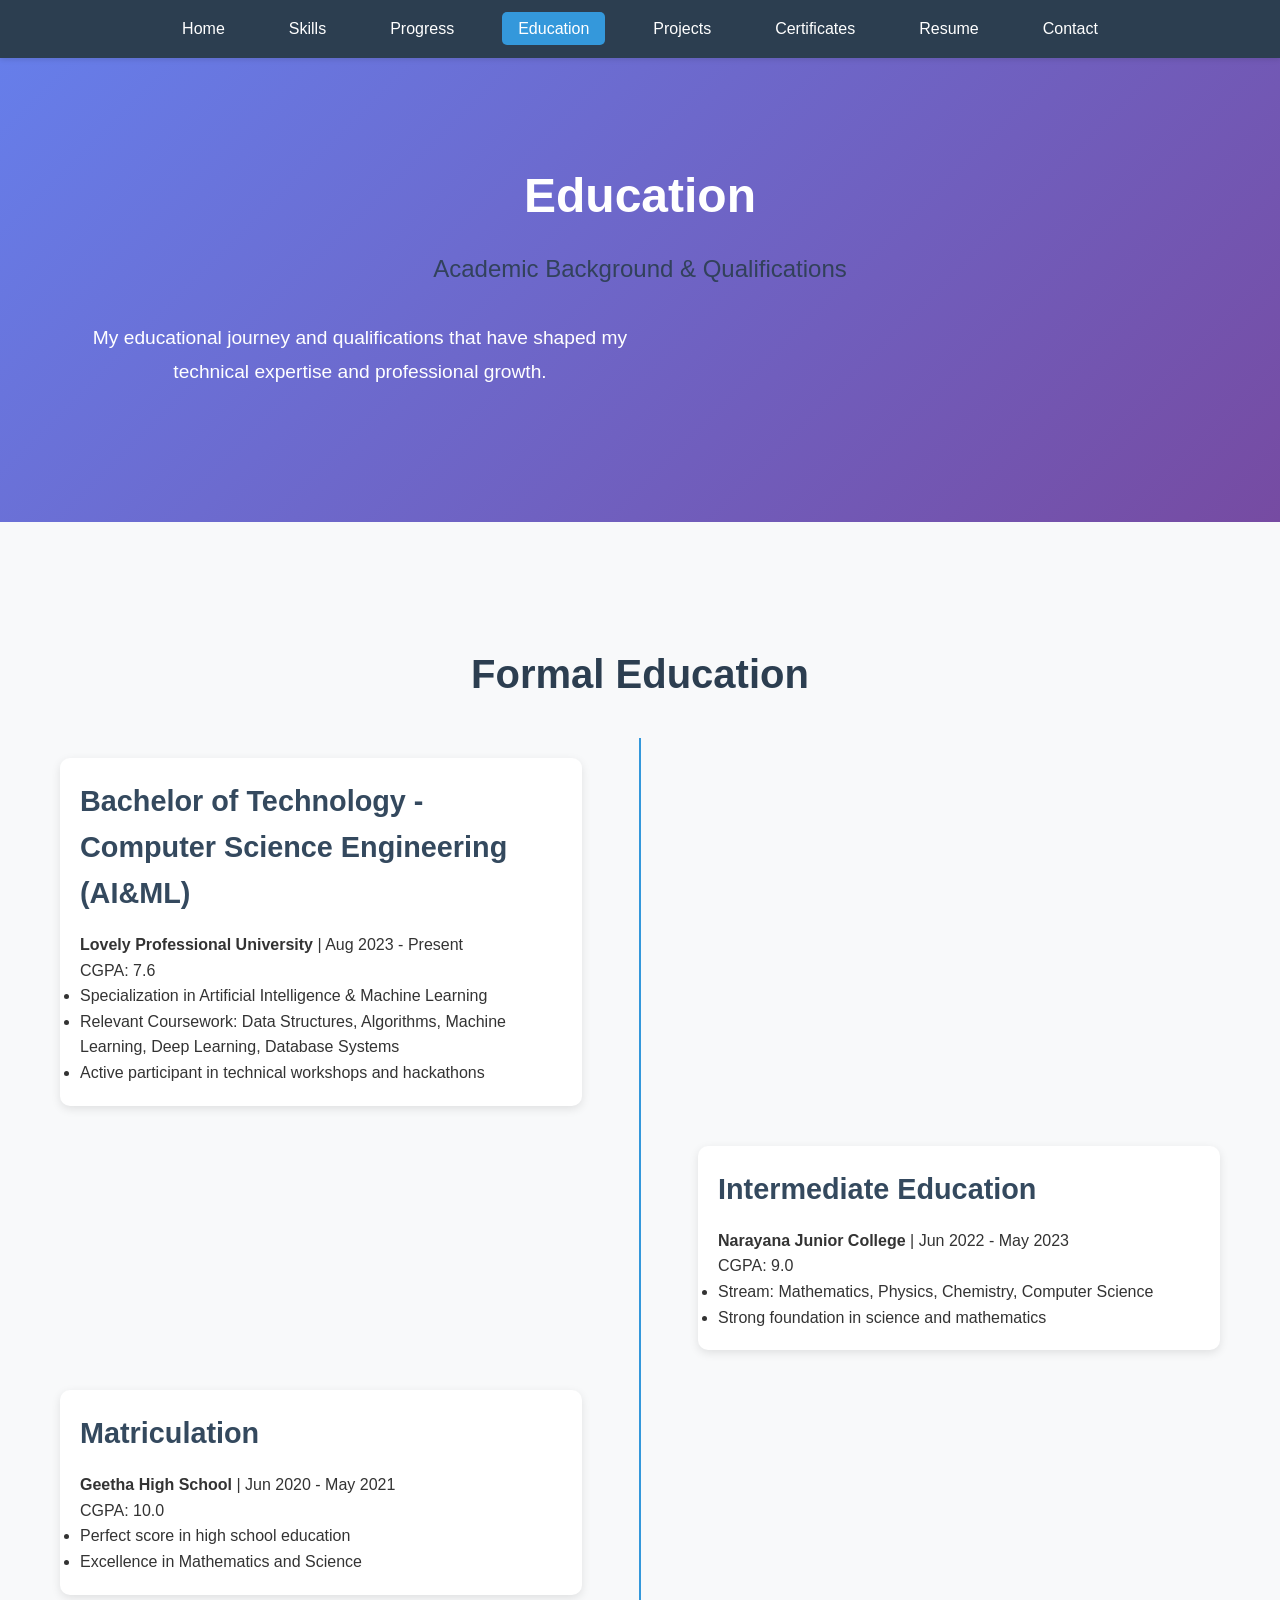
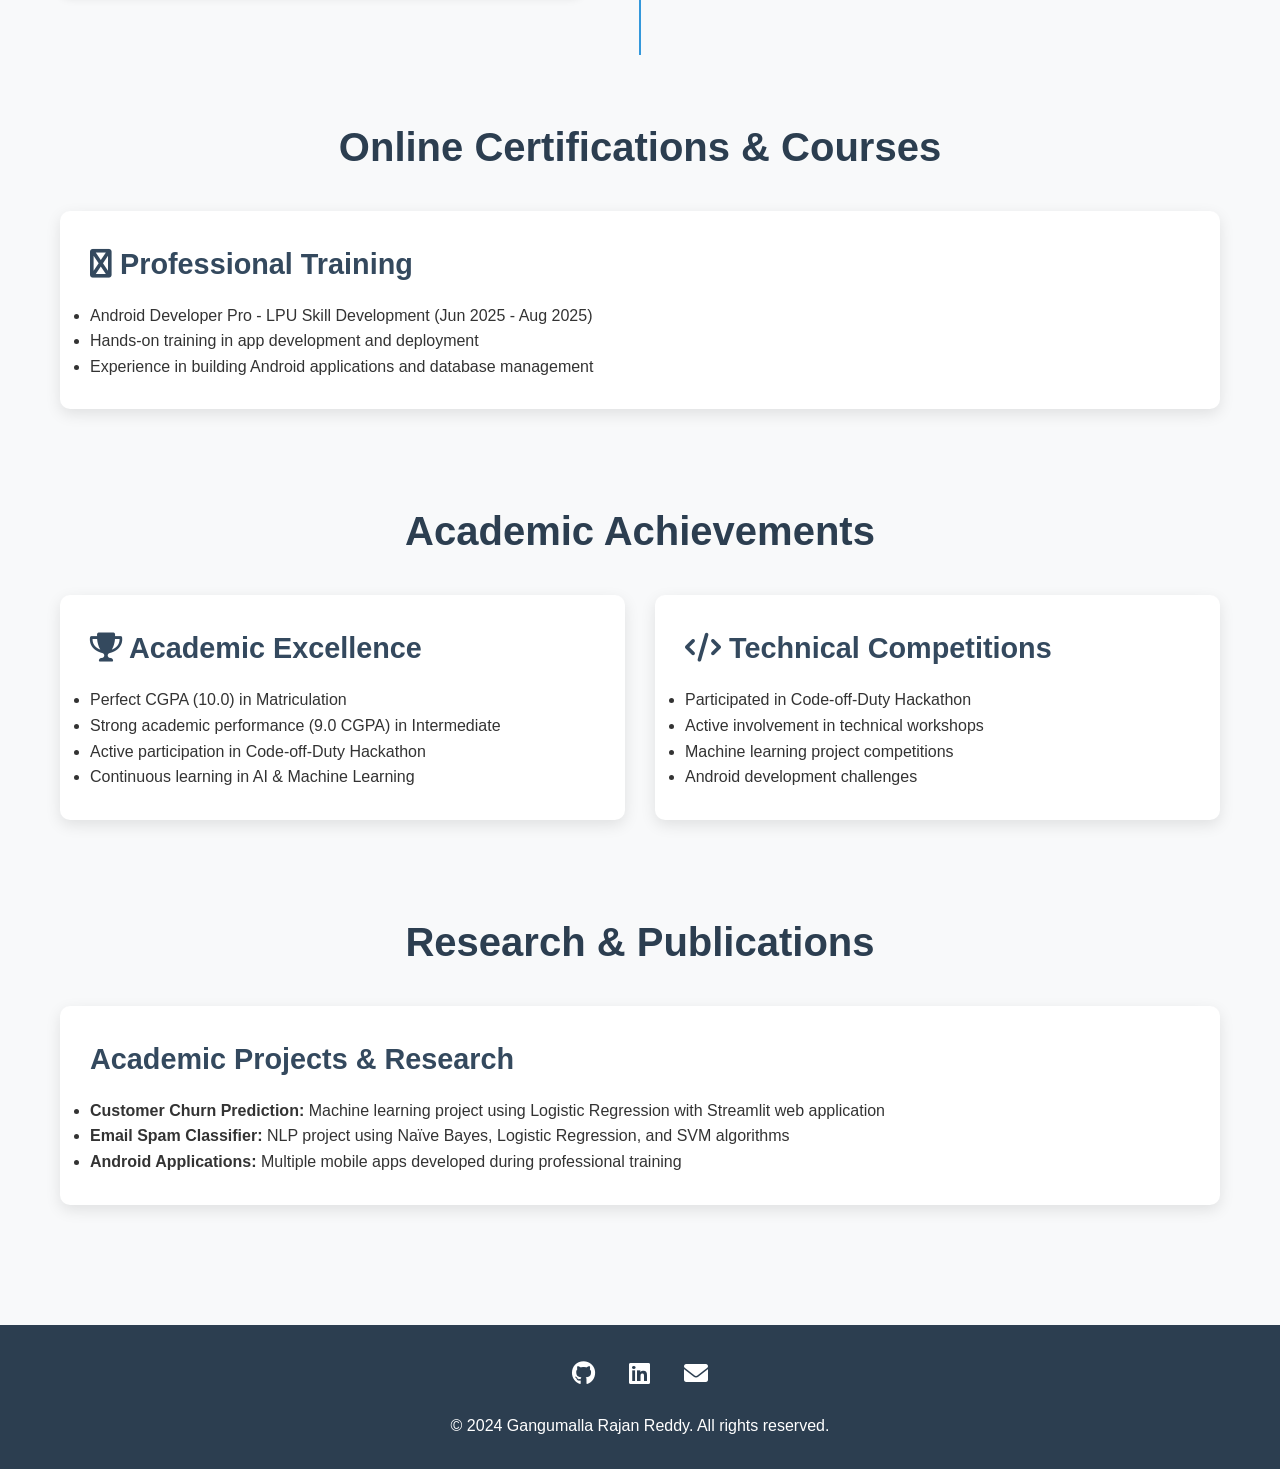
==== education.html @ acd0fde6 "Initial commit: Modern portfolio with amber/orange cyberpunk theme" ====
<!DOCTYPE html>
<html lang="en">
<head>
    <meta charset="UTF-8">
    <meta name="viewport" content="width=device-width, initial-scale=1.0">
    <title>Education | Gangumalla Rajan Reddy Portfolio</title>
    <link rel="stylesheet" href="styles.css">
    <link rel="stylesheet" href="https://cdnjs.cloudflare.com/ajax/libs/font-awesome/6.0.0/css/all.min.css">
</head>
<body>
    <nav>
        <div class="container">
            <ul>
                <li><a href="index.html">Home</a></li>
                <li><a href="skills.html">Skills</a></li>
                <li><a href="progress.html">Progress</a></li>
                <li><a href="education.html" class="active">Education</a></li>
                <li><a href="projects.html">Projects</a></li>
                <li><a href="certificates.html">Certificates</a></li>
                <li><a href="resume.html">Resume</a></li>
                <li><a href="contact.html">Contact</a></li>
            </ul>
        </div>
    </nav>

    <section class="hero">
        <div class="container">
            <h1>Education</h1>
            <h2>Academic Background & Qualifications</h2>
            <p>My educational journey and qualifications that have shaped my technical expertise and professional growth.</p>
        </div>
    </section>

    <main>
        <div class="container">
            <section id="formal-education">
                <h2>Formal Education</h2>
                <div class="timeline">
                    <div class="timeline-item">
                        <div class="timeline-content">
                            <h3>Bachelor of Technology - Computer Science Engineering (AI&ML)</h3>
                            <p><strong>Lovely Professional University</strong> | Aug 2023 - Present</p>
                            <p>CGPA: 7.6</p>
                            <ul>
                                <li>Specialization in Artificial Intelligence & Machine Learning</li>
                                <li>Relevant Coursework: Data Structures, Algorithms, Machine Learning, Deep Learning, Database Systems</li>
                                <li>Active participant in technical workshops and hackathons</li>
                            </ul>
                        </div>
                    </div>
                    <div class="timeline-item">
                        <div class="timeline-content">
                            <h3>Intermediate Education</h3>
                            <p><strong>Narayana Junior College</strong> | Jun 2022 - May 2023</p>
                            <p>CGPA: 9.0</p>
                            <ul>
                                <li>Stream: Mathematics, Physics, Chemistry, Computer Science</li>
                                <li>Strong foundation in science and mathematics</li>
                            </ul>
                        </div>
                    </div>
                    <div class="timeline-item">
                        <div class="timeline-content">
                            <h3>Matriculation</h3>
                            <p><strong>Geetha High School</strong> | Jun 2020 - May 2021</p>
                            <p>CGPA: 10.0</p>
                            <ul>
                                <li>Perfect score in high school education</li>
                                <li>Excellence in Mathematics and Science</li>
                            </ul>
                        </div>
                    </div>
                </div>
            </section>

            <section id="online-certifications">
                <h2>Online Certifications & Courses</h2>
                <div class="grid">
                    <div class="card">
                        <h3><i class="fab fa-graduation-cap"></i> Professional Training</h3>
                        <ul>
                            <li>Android Developer Pro - LPU Skill Development (Jun 2025 - Aug 2025)</li>
                            <li>Hands-on training in app development and deployment</li>
                            <li>Experience in building Android applications and database management</li>
                        </ul>
                    </div>
                </div>
            </section>

            <section id="achievements">
                <h2>Academic Achievements</h2>
                <div class="grid">
                    <div class="card">
                        <h3><i class="fas fa-trophy"></i> Academic Excellence</h3>
                        <ul>
                            <li>Perfect CGPA (10.0) in Matriculation</li>
                            <li>Strong academic performance (9.0 CGPA) in Intermediate</li>
                            <li>Active participation in Code-off-Duty Hackathon</li>
                            <li>Continuous learning in AI & Machine Learning</li>
                        </ul>
                    </div>
                    <div class="card">
                        <h3><i class="fas fa-code"></i> Technical Competitions</h3>
                        <ul>
                            <li>Participated in Code-off-Duty Hackathon</li>
                            <li>Active involvement in technical workshops</li>
                            <li>Machine learning project competitions</li>
                            <li>Android development challenges</li>
                        </ul>
                    </div>
                </div>
            </section>

            <section id="research-publications">
                <h2>Research & Publications</h2>
                <div class="card">
                    <h3>Academic Projects & Research</h3>
                    <ul>
                        <li><strong>Customer Churn Prediction:</strong> Machine learning project using Logistic Regression with Streamlit web application</li>
                        <li><strong>Email Spam Classifier:</strong> NLP project using Naïve Bayes, Logistic Regression, and SVM algorithms</li>
                        <li><strong>Android Applications:</strong> Multiple mobile apps developed during professional training</li>
                    </ul>
                </div>
            </section>
        </div>
    </main>

    <footer>
        <div class="container">
            <div class="social-links">
                <a href="https://github.com/RajanReddyGangumalla" target="_blank"><i class="fab fa-github"></i></a>
                <a href="https://linkedin.com/in/rajanreddy08" target="_blank"><i class="fab fa-linkedin"></i></a>
                <a href="mailto:rajanreddyg53@gmail.com"><i class="fas fa-envelope"></i></a>
            </div>
            <p>&copy; 2024 Gangumalla Rajan Reddy. All rights reserved.</p>
        </div>
    </footer>

    <script>
        // Add active class to navigation based on current page
        document.addEventListener('DOMContentLoaded', function() {
            const currentPage = window.location.pathname.split('/').pop() || 'index.html';
            const navLinks = document.querySelectorAll('nav ul li a');
            
            navLinks.forEach(link => {
                link.classList.remove('active');
                if (link.getAttribute('href') === currentPage) {
                    link.classList.add('active');
                }
            });
        });
    </script>
</body>
</html>
---- styles.css ----
* {
    margin: 0;
    padding: 0;
    box-sizing: border-box;
}

body {
    font-family: 'Segoe UI', Tahoma, Geneva, Verdana, sans-serif;
    line-height: 1.6;
    color: #333;
    background-color: #f8f9fa;
}

.container {
    max-width: 1200px;
    margin: 0 auto;
    padding: 0 20px;
}

/* Navigation */
nav {
    background-color: #2c3e50;
    padding: 1rem 0;
    position: sticky;
    top: 0;
    z-index: 1000;
    box-shadow: 0 2px 5px rgba(0,0,0,0.1);
}

nav ul {
    list-style: none;
    display: flex;
    justify-content: center;
    flex-wrap: wrap;
}

nav ul li {
    margin: 0 1rem;
}

nav ul li a {
    color: white;
    text-decoration: none;
    padding: 0.5rem 1rem;
    border-radius: 5px;
    transition: background-color 0.3s ease;
    font-weight: 500;
}

nav ul li a:hover {
    background-color: #34495e;
}

nav ul li a.active {
    background-color: #3498db;
}

/* Hero Section */
.hero {
    background: linear-gradient(135deg, #667eea 0%, #764ba2 100%);
    color: white;
    padding: 100px 0;
    text-align: center;
}

.hero-content {
    display: flex;
    align-items: center;
    justify-content: space-between;
    gap: 3rem;
    max-width: 1200px;
    margin: 0 auto;
}

.hero-text {
    flex: 1;
    text-align: left;
}

.hero-image {
    flex: 0 0 300px;
}

.profile-img {
    width: 300px;
    height: 300px;
    border-radius: 50%;
    object-fit: cover;
    border: 5px solid rgba(255, 255, 255, 0.3);
    box-shadow: 0 10px 30px rgba(0, 0, 0, 0.3);
    transition: transform 0.3s ease, box-shadow 0.3s ease;
}

.profile-img:hover {
    transform: scale(1.05);
    box-shadow: 0 15px 40px rgba(0, 0, 0, 0.4);
}

.hero h1 {
    font-size: 3rem;
    margin-bottom: 1rem;
    font-weight: 700;
}

.hero h2 {
    font-size: 1.5rem;
    margin-bottom: 2rem;
    font-weight: 300;
    opacity: 0.9;
}

.hero p {
    font-size: 1.2rem;
    max-width: 600px;
    margin: 0 0 2rem 0;
    line-height: 1.8;
}

.cta-buttons {
    display: flex;
    gap: 1rem;
    flex-wrap: wrap;
}

.cta-button {
    display: inline-block;
    background-color: #3498db;
    color: white;
    padding: 12px 30px;
    text-decoration: none;
    border-radius: 25px;
    transition: all 0.3s ease;
    font-weight: 600;
    margin: 0 10px;
}

.cta-button:hover {
    background-color: #2980b9;
    transform: translateY(-2px);
}

/* Main Content */
main {
    padding: 60px 0;
}

section {
    margin-bottom: 60px;
}

h2 {
    font-size: 2.5rem;
    margin-bottom: 2rem;
    text-align: center;
    color: #2c3e50;
}

h3 {
    font-size: 1.8rem;
    margin-bottom: 1rem;
    color: #34495e;
}

/* Cards */
.card {
    background: white;
    border-radius: 10px;
    padding: 30px;
    margin-bottom: 30px;
    box-shadow: 0 5px 15px rgba(0,0,0,0.1);
    transition: transform 0.3s ease, box-shadow 0.3s ease;
}

.card:hover {
    transform: translateY(-5px);
    box-shadow: 0 10px 25px rgba(0,0,0,0.15);
}

/* Grid Layout */
.grid {
    display: grid;
    grid-template-columns: repeat(auto-fit, minmax(300px, 1fr));
    gap: 30px;
    margin-top: 30px;
}

/* Skills */
.skill-item {
    margin-bottom: 20px;
}

.skill-name {
    font-weight: 600;
    margin-bottom: 5px;
    color: #2c3e50;
}

.skill-bar {
    background-color: #ecf0f1;
    height: 10px;
    border-radius: 5px;
    overflow: hidden;
}

.skill-progress {
    height: 100%;
    background: linear-gradient(90deg, #3498db, #2980b9);
    border-radius: 5px;
    transition: width 1s ease;
}

/* Progress Timeline */
.timeline {
    position: relative;
    padding: 20px 0;
}

.timeline::before {
    content: '';
    position: absolute;
    left: 50%;
    top: 0;
    bottom: 0;
    width: 2px;
    background-color: #3498db;
    transform: translateX(-50%);
}

.timeline-item {
    position: relative;
    margin-bottom: 40px;
    width: 45%;
}

.timeline-item:nth-child(odd) {
    left: 0;
}

.timeline-item:nth-child(even) {
    left: 55%;
}

.timeline-content {
    background: white;
    padding: 20px;
    border-radius: 10px;
    box-shadow: 0 3px 10px rgba(0,0,0,0.1);
}

/* Projects */
.project-card {
    text-align: center;
}

.project-card h3 {
    color: #2c3e50;
    margin-bottom: 1rem;
}

.project-card p {
    color: #7f8c8d;
    margin-bottom: 1.5rem;
}

.project-links {
    display: flex;
    justify-content: center;
    align-items: center;
    gap: 15px;
    flex-wrap: wrap;
    margin-top: 25px;
}

.project-link {
    background-color: #3498db;
    color: white;
    padding: 8px 20px;
    text-decoration: none;
    border-radius: 20px;
    font-size: 0.9rem;
    transition: background-color 0.3s ease;
    display: inline-flex;
    align-items: center;
    justify-content: center;
    min-height: 36px;
    white-space: nowrap;
}

.project-link:hover {
    background-color: #2980b9;
}

/* Contact Form */
.contact-form {
    max-width: 600px;
    margin: 0 auto;
}

.form-group {
    margin-bottom: 20px;
}

.form-group label {
    display: block;
    margin-bottom: 5px;
    font-weight: 600;
    color: #2c3e50;
}

.form-group input,
.form-group textarea {
    width: 100%;
    padding: 12px;
    border: 2px solid #ecf0f1;
    border-radius: 5px;
    font-size: 1rem;
    transition: border-color 0.3s ease;
}

.form-group input:focus,
.form-group textarea:focus {
    outline: none;
    border-color: #3498db;
}

.form-group textarea {
    resize: vertical;
    min-height: 120px;
}

.submit-btn {
    background-color: #3498db;
    color: white;
    padding: 12px 30px;
    border: none;
    border-radius: 25px;
    font-size: 1rem;
    font-weight: 600;
    cursor: pointer;
    transition: background-color 0.3s ease;
    width: 100%;
}

.submit-btn:hover {
    background-color: #2980b9;
}

/* CV Display */
.cv-container {
    text-align: center;
    margin: 20px 0;
}

.cv-image {
    max-width: 100%;
    height: auto;
    border: 2px solid #e0e0e0;
    border-radius: 10px;
    box-shadow: 0 4px 15px rgba(0,0,0,0.1);
    transition: transform 0.3s ease, box-shadow 0.3s ease;
}

.cv-image:hover {
    transform: scale(1.02);
    box-shadow: 0 8px 25px rgba(0,0,0,0.15);
}

.cv-note {
    text-align: center;
    color: #666;
    font-style: italic;
    margin-top: 15px;
}

.cv-note i {
    color: #3498db;
    margin-right: 8px;
}

.cv-placeholder {
    text-align: center;
    padding: 40px 20px;
    border: 2px dashed #3498db;
    border-radius: 10px;
    background-color: #f8f9fa;
    margin: 20px 0;
}

.cv-placeholder i {
    font-size: 3rem;
    color: #3498db;
    margin-bottom: 20px;
}

.cv-placeholder h3 {
    color: #2c3e50;
    margin-bottom: 15px;
}

.cv-placeholder code {
    background-color: #e74c3c;
    color: white;
    padding: 5px 10px;
    border-radius: 5px;
    font-family: 'Courier New', monospace;
}

.cv-placeholder ol {
    text-align: left;
    max-width: 400px;
    margin: 20px auto;
}

.cv-placeholder li {
    margin-bottom: 8px;
}

.cv-download-section {
    margin-top: 30px;
    padding-top: 20px;
    border-top: 1px solid #e0e0e0;
}

.cv-download-section h3 {
    color: #2c3e50;
    margin-bottom: 15px;
    text-align: center;
}

.cv-download-section h3 i {
    color: #3498db;
    margin-right: 8px;
}

/* Responsive CV Image */
@media (max-width: 768px) {
    .cv-image {
        max-width: 100%;
        height: auto;
    }
}

/* Footer */
footer {
    background-color: #2c3e50;
    color: white;
    text-align: center;
    padding: 30px 0;
}

.social-links {
    margin-bottom: 20px;
}

.social-links a {
    color: white;
    font-size: 1.5rem;
    margin: 0 15px;
    transition: color 0.3s ease;
}

.social-links a:hover {
    color: #3498db;
}

/* Responsive Design */
@media (max-width: 768px) {
    .hero-content {
        flex-direction: column;
        text-align: center;
        gap: 2rem;
    }
    
    .hero-text {
        text-align: center;
    }
    
    .hero-image {
        flex: 0 0 200px;
    }
    
    .profile-img {
        width: 200px;
        height: 200px;
    }
    
    .hero h1 {
        font-size: 2rem;
    }
    
    .hero h2 {
        font-size: 1.2rem;
    }
    
    .hero p {
        max-width: 100%;
        margin: 0 auto 2rem auto;
    }
    
    .cta-buttons {
        justify-content: center;
    }
    
    nav ul {
        flex-direction: column;
        align-items: center;
    }
    
    nav ul li {
        margin: 5px 0;
    }
    
    .timeline::before {
        left: 20px;
    }
    
    .timeline-item {
        width: calc(100% - 40px);
        left: 40px !important;
    }
    
    .grid {
        grid-template-columns: 1fr;
    }
}
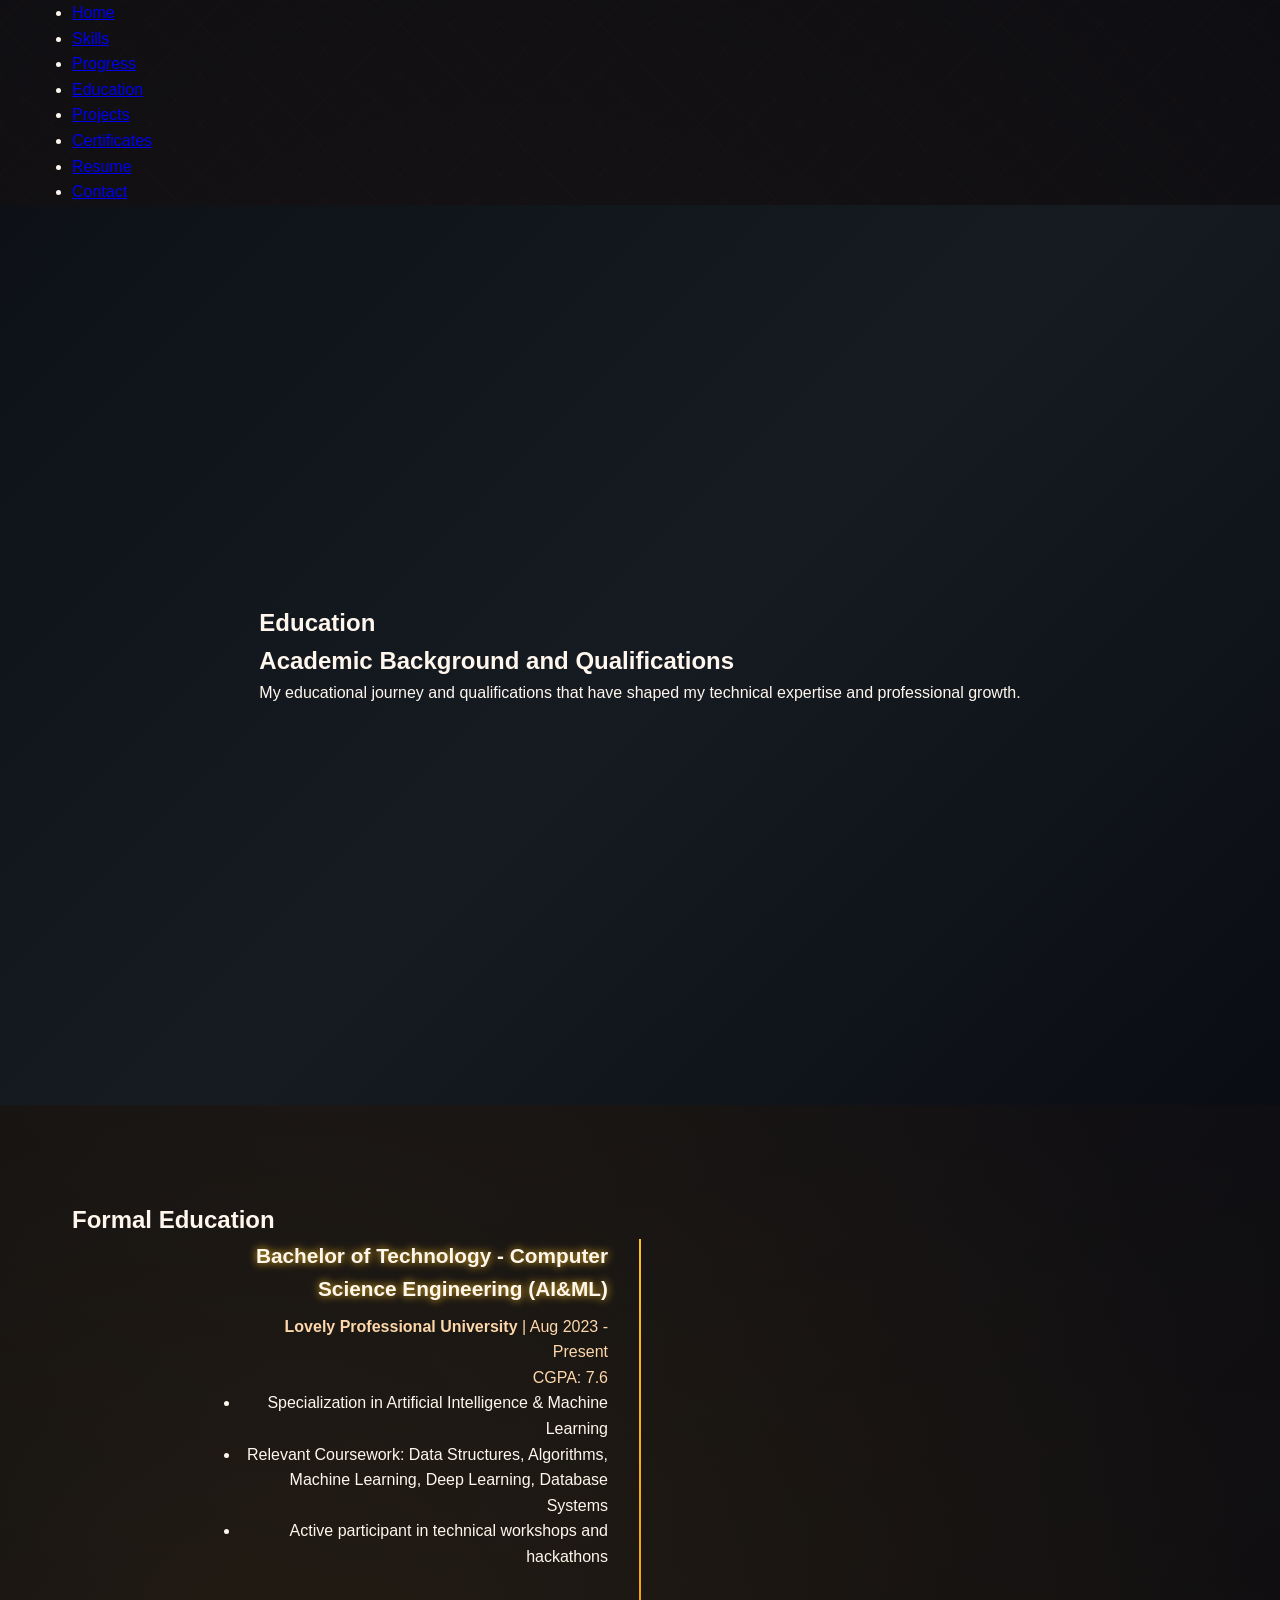
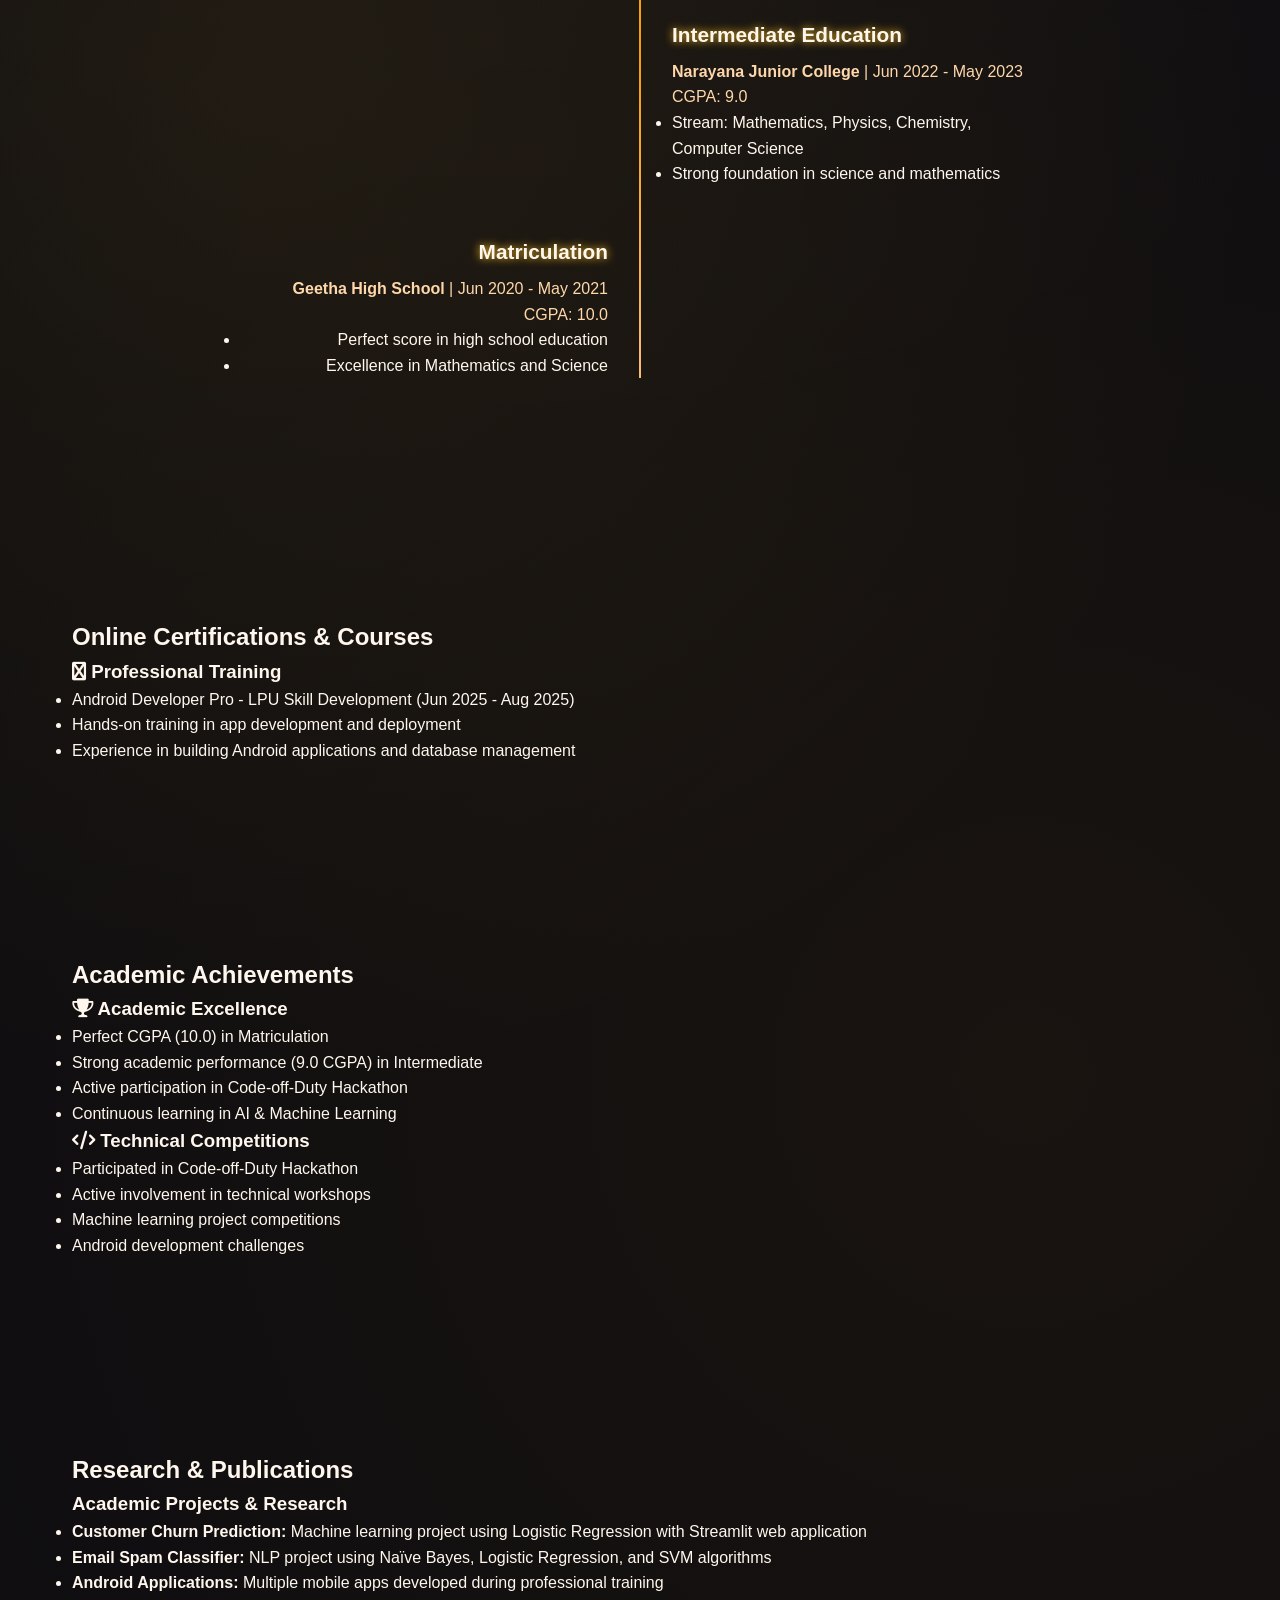
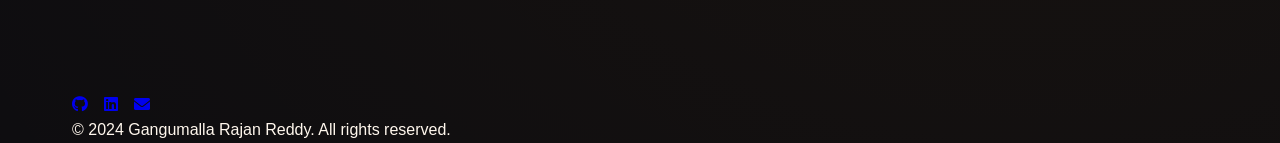
==== commit 5e32061c: "Update education.html" ====
--- a/education.html
+++ b/education.html
@@ -26,7 +26,7 @@
     <section class="hero">
         <div class="container">
             <h1>Education</h1>
-            <h2>Academic Background & Qualifications</h2>
+            <h2>Academic Background and Qualifications</h2>
             <p>My educational journey and qualifications that have shaped my technical expertise and professional growth.</p>
         </div>
     </section>
--- a/styles.css
+++ b/styles.css
@@ -1,218 +1,936 @@
+/* Sophisticated Cyberpunk Portfolio Styles */
+:root {
+    --primary-color: #fbbf24;
+    --secondary-color: #f59e0b;
+    --accent-color: #fdba74;
+    --neon-pink: #fb7185;
+    --neon-blue: #fbbf24;
+    --neon-purple: #a78bfa;
+    --neon-green: #34d399;
+    --text-primary: #fff7ed;
+    --text-secondary: #fed7aa;
+    --text-light: #fdba74;
+    --bg-primary: #0b0b10;
+    --bg-secondary: #111827;
+    --bg-dark: #050509;
+    --bg-card: rgba(255, 255, 255, 0.03);
+    --border-color: rgba(251, 191, 36, 0.22);
+    --shadow-neon: 0 0 18px rgba(251, 191, 36, 0.24);
+    --shadow-neon-pink: 0 0 16px rgba(251, 113, 133, 0.18);
+    --shadow-neon-green: 0 0 16px rgba(52, 211, 153, 0.16);
+    --gradient-primary: linear-gradient(135deg, #fbbf24 0%, #f59e0b 55%, #fdba74 100%);
+    --gradient-secondary: linear-gradient(135deg, #fdba74 0%, #fbbf24 100%);
+    --gradient-dark: linear-gradient(135deg, #0b0b10 0%, #111827 100%);
+    --gradient-cyber: linear-gradient(45deg, #fbbf24, #f59e0b, #fdba74, #fbbf24);
+    --glass-bg: rgba(255, 255, 255, 0.05);
+    --glass-border: rgba(255, 255, 255, 0.1);
+}
+
 * {
     margin: 0;
     padding: 0;
     box-sizing: border-box;
 }
 
+html {
+    scroll-behavior: smooth;
+}
+
 body {
-    font-family: 'Segoe UI', Tahoma, Geneva, Verdana, sans-serif;
+    font-family: 'Inter', sans-serif;
+    font-weight: 500;
     line-height: 1.6;
-    color: #333;
-    background-color: #f8f9fa;
-}
-
+    color: var(--text-primary);
+    background: var(--bg-primary);
+    background-image: 
+        radial-gradient(circle at 20% 50%, rgba(251, 191, 36, 0.07) 0%, transparent 52%),
+        radial-gradient(circle at 80% 80%, rgba(245, 158, 11, 0.06) 0%, transparent 55%),
+        radial-gradient(circle at 40% 20%, rgba(253, 186, 116, 0.05) 0%, transparent 50%);
+    overflow-x: hidden;
+    position: relative;
+}
+
+body::before {
+    content: '';
+    position: fixed;
+    top: 0;
+    left: 0;
+    width: 100%;
+    height: 100%;
+    background: 
+        linear-gradient(45deg, transparent 24%, rgba(251, 191, 36, 0.015) 25%, rgba(251, 191, 36, 0.015) 26%, transparent 27%, transparent 74%, rgba(245, 158, 11, 0.014) 75%, rgba(245, 158, 11, 0.014) 76%, transparent 77%, transparent),
+        linear-gradient(-45deg, transparent 24%, rgba(253, 186, 116, 0.012) 25%, rgba(253, 186, 116, 0.012) 26%, transparent 27%, transparent 74%, rgba(251, 191, 36, 0.014) 75%, rgba(251, 191, 36, 0.014) 76%, transparent 77%, transparent);
+    background-size: 50px 50px;
+    z-index: -1;
+    animation: grid-move 20s linear infinite;
+}
+
+@keyframes grid-move {
+    0% { transform: translate(0, 0); }
+    100% { transform: translate(50px, 50px); }
+}
+
+/* Loading Screen */
+.loading-screen {
+    position: fixed;
+    top: 0;
+    left: 0;
+    width: 100%;
+    height: 100%;
+    background: var(--gradient-dark);
+    display: flex;
+    justify-content: center;
+    align-items: center;
+    z-index: 9999;
+    transition: opacity 0.5s ease, visibility 0.5s ease;
+    backdrop-filter: blur(10px);
+}
+
+.loading-screen.hidden {
+    opacity: 0;
+    visibility: hidden;
+}
+
+.loader {
+    text-align: center;
+}
+
+.loader-text {
+    color: var(--primary-color);
+    font-size: 1.2rem;
+    font-weight: 500;
+    margin-bottom: 1rem;
+    text-shadow: 0 0 10px var(--primary-color);
+    animation: neon-pulse 2s ease-in-out infinite;
+}
+
+@keyframes neon-pulse {
+    0%, 100% { text-shadow: 0 0 10px var(--primary-color); }
+    50% { text-shadow: 0 0 20px var(--primary-color), 0 0 30px var(--primary-color); }
+}
+
+.loader-bar {
+    width: 200px;
+    height: 4px;
+    background: rgba(0, 255, 255, 0.1);
+    border-radius: 2px;
+    overflow: hidden;
+    border: 1px solid var(--border-color);
+}
+
+.loader-bar::after {
+    content: '';
+    display: block;
+    width: 50%;
+    height: 100%;
+    background: var(--gradient-cyber);
+    border-radius: 2px;
+    animation: loading 1.5s ease-in-out infinite;
+    box-shadow: var(--shadow-neon);
+}
+
+@keyframes loading {
+    0% { transform: translateX(-100%); }
+    50% { transform: translateX(0%); }
+    100% { transform: translateX(200%); }
+}
+
+/* Navigation */
+.navbar {
+    position: fixed;
+    top: 0;
+    left: 0;
+    width: 100%;
+    background: var(--glass-bg);
+    backdrop-filter: blur(20px);
+    border-bottom: 1px solid var(--glass-border);
+    z-index: 1000;
+    transition: all 0.3s ease;
+    box-shadow: var(--shadow-neon);
+}
+
+.navbar.scrolled {
+    background: rgba(10, 10, 15, 0.95);
+    backdrop-filter: blur(20px);
+    box-shadow: var(--shadow-neon), 0 4px 20px rgba(0, 0, 0, 0.3);
+}
+
+.nav-container {
+    max-width: 1200px;
+    margin: 0 auto;
+    padding: 1rem 2rem;
+    display: flex;
+    justify-content: space-between;
+    align-items: center;
+}
+
+.nav-logo {
+    font-size: 1.5rem;
+    font-weight: 700;
+    color: var(--primary-color);
+    text-shadow: 0 0 10px var(--primary-color);
+}
+
+.logo-text {
+    background: var(--gradient-cyber);
+    -webkit-background-clip: text;
+    -webkit-text-fill-color: transparent;
+    background-clip: text;
+    animation: gradient-shift 3s ease-in-out infinite;
+}
+
+@keyframes gradient-shift {
+    0%, 100% { filter: hue-rotate(0deg); }
+    50% { filter: hue-rotate(30deg); }
+}
+
+.nav-menu {
+    display: flex;
+    list-style: none;
+    gap: 2rem;
+}
+
+.nav-link {
+    color: var(--text-secondary);
+    text-decoration: none;
+    font-weight: 650;
+    transition: all 0.3s ease;
+    position: relative;
+    padding: 0.5rem 1rem;
+    border-radius: 20px;
+}
+
+.nav-link::before {
+    content: '';
+    position: absolute;
+    top: 0;
+    left: 0;
+    right: 0;
+    bottom: 0;
+    background: var(--glass-bg);
+    border-radius: 20px;
+    opacity: 0;
+    transition: opacity 0.3s ease;
+    z-index: -1;
+}
+
+.nav-link:hover {
+    color: var(--primary-color);
+    text-shadow: 0 0 5px var(--primary-color);
+}
+
+.nav-link:hover::before {
+    opacity: 1;
+    border: 1px solid var(--border-color);
+    box-shadow: var(--shadow-neon);
+}
+
+.nav-link::after {
+    content: '';
+    position: absolute;
+    bottom: -2px;
+    left: 50%;
+    width: 0;
+    height: 2px;
+    background: var(--gradient-cyber);
+    transition: all 0.3s ease;
+    transform: translateX(-50%);
+    box-shadow: var(--shadow-neon);
+}
+
+.nav-link:hover::after {
+    width: 80%;
+}
+
+.nav-toggle {
+    display: none;
+    flex-direction: column;
+    cursor: pointer;
+}
+
+.nav-toggle span {
+    width: 25px;
+    height: 3px;
+    background: var(--text-primary);
+    margin: 3px 0;
+    transition: 0.3s;
+}
+
+/* Hero Section */
+.hero {
+    min-height: 100vh;
+    display: flex;
+    align-items: center;
+    position: relative;
+    overflow: hidden;
+    background: linear-gradient(135deg, #0d1117 0%, #161b22 50%, #0a0d13 100%);
+}
+
+.hero-bg {
+    position: absolute;
+    top: 0;
+    left: 0;
+    width: 100%;
+    height: 100%;
+    z-index: 1;
+}
+
+.particles {
+    position: absolute;
+    width: 100%;
+    height: 100%;
+    background-image: 
+        radial-gradient(circle at 20% 50%, rgba(100, 181, 246, 0.1) 0%, transparent 50%),
+        radial-gradient(circle at 80% 80%, rgba(126, 87, 194, 0.1) 0%, transparent 50%),
+        radial-gradient(circle at 40% 20%, rgba(79, 195, 247, 0.1) 0%, transparent 50%);
+    animation: float 20s ease-in-out infinite;
+}
+
+@keyframes float {
+    0%, 100% { transform: translateY(0px); }
+    50% { transform: translateY(-20px); }
+}
+
+.gradient-orb {
+    position: absolute;
+    top: -50%;
+    right: -20%;
+    width: 600px;
+    height: 600px;
+    background: radial-gradient(circle, rgba(100, 181, 246, 0.2) 0%, rgba(126, 87, 194, 0.15) 50%, transparent 70%);
+    border-radius: 50%;
+    animation: pulse 4s ease-in-out infinite;
+    filter: blur(40px);
+}
+
+@keyframes pulse {
+    0%, 100% { transform: scale(1); opacity: 0.4; }
+    50% { transform: scale(1.2); opacity: 0.6; }
+}
+
+.hero-content {
+    max-width: 1200px;
+    margin: 0 auto;
+    padding: 0 2rem;
+    display: grid;
+    grid-template-columns: 1fr 1fr;
+    gap: 4rem;
+    align-items: center;
+    position: relative;
+    z-index: 2;
+}
+
+.hero-text {
+    color: white;
+}
+
+.hero-title {
+    font-size: 3.5rem;
+    font-weight: 900;
+    letter-spacing: -0.02em;
+    line-height: 1.2;
+    margin-bottom: 1.5rem;
+}
+
+.greeting {
+    display: block;
+    font-size: 1.5rem;
+    font-weight: 700;
+    opacity: 0.9;
+    margin-bottom: 0.5rem;
+    color: var(--neon-blue);
+    text-shadow: 0 0 10px var(--neon-blue);
+}
+
+.name {
+    display: block;
+    color: var(--primary-color);
+    text-shadow: 0 0 20px var(--primary-color);
+    animation: gradient-flow 3s ease-in-out infinite;
+}
+
+@keyframes gradient-flow {
+    0%, 100% { filter: hue-rotate(0deg); }
+    50% { filter: hue-rotate(45deg); }
+}
+
+.hero-subtitle {
+    font-size: 1.5rem;
+    font-weight: 650;
+    margin-bottom: 2rem;
+    opacity: 0.9;
+}
+
+.role-switcher {
+    display: block;
+    height: 1.5em;
+    overflow: hidden;
+}
+
+.role {
+    display: block;
+    color: var(--accent-color);
+    text-shadow: 0 0 5px var(--accent-color);
+    animation: rotate 9s ease-in-out infinite;
+}
+
+@keyframes rotate {
+    0%, 33% { transform: translateY(0); }
+    33.33%, 66% { transform: translateY(-1.5em); }
+    66.66%, 100% { transform: translateY(-3em); }
+}
+
+.hero-description {
+    font-size: 1.1rem;
+    font-weight: 550;
+    line-height: 1.8;
+    margin-bottom: 2.5rem;
+    opacity: 0.9;
+    max-width: 500px;
+    color: var(--text-secondary);
+}
+
+.hero-buttons {
+    display: flex;
+    gap: 1rem;
+    flex-wrap: wrap;
+}
+
+.btn {
+    display: inline-flex;
+    align-items: center;
+    gap: 0.5rem;
+    padding: 1rem 2rem;
+    border-radius: 50px;
+    text-decoration: none;
+    font-weight: 600;
+    transition: all 0.3s ease;
+    border: none;
+    cursor: pointer;
+    font-size: 1rem;
+    position: relative;
+    overflow: hidden;
+}
+
+.btn::before {
+    content: '';
+    position: absolute;
+    top: 0;
+    left: -100%;
+    width: 100%;
+    height: 100%;
+    background: linear-gradient(90deg, transparent, rgba(255, 255, 255, 0.2), transparent);
+    transition: left 0.5s ease;
+}
+
+.btn:hover::before {
+    left: 100%;
+}
+
+.btn-primary {
+    background: var(--glass-bg);
+    color: var(--primary-color);
+    backdrop-filter: blur(20px);
+    border: 2px solid var(--border-color);
+    text-shadow: 0 0 5px var(--primary-color);
+    box-shadow: var(--shadow-neon);
+}
+
+.btn-primary:hover {
+    background: rgba(0, 255, 255, 0.2);
+    border-color: var(--primary-color);
+    transform: translateY(-2px);
+    box-shadow: var(--shadow-neon), 0 10px 25px rgba(0, 255, 255, 0.3);
+}
+
+.btn-secondary {
+    background: transparent;
+    color: var(--neon-pink);
+    border: 2px solid var(--neon-pink);
+    text-shadow: 0 0 5px var(--neon-pink);
+    box-shadow: var(--shadow-neon-pink);
+}
+
+.btn-secondary:hover {
+    background: rgba(255, 0, 110, 0.2);
+    border-color: var(--neon-pink);
+    transform: translateY(-2px);
+    box-shadow: var(--shadow-neon-pink), 0 10px 25px rgba(255, 0, 110, 0.3);
+}
+
+.btn-outline {
+    background: transparent;
+    color: var(--accent-color);
+    border: 2px solid var(--accent-color);
+    text-shadow: 0 0 5px var(--accent-color);
+    box-shadow: var(--shadow-neon-green);
+}
+
+.btn-outline:hover {
+    background: rgba(0, 255, 136, 0.2);
+    border-color: var(--accent-color);
+    transform: translateY(-2px);
+    box-shadow: var(--shadow-neon-green), 0 10px 25px rgba(0, 255, 136, 0.3);
+}
+
+.hero-image {
+    display: flex;
+    justify-content: center;
+    align-items: center;
+}
+
+.profile-card {
+    text-align: center;
+    animation: float 6s ease-in-out infinite;
+}
+
+.profile-img-container {
+    position: relative;
+    width: 300px;
+    height: 300px;
+    margin: 0 auto 1rem;
+}
+
+.profile-img {
+    width: 100%;
+    height: 100%;
+    border-radius: 50%;
+    object-fit: cover;
+    border: 3px solid var(--border-color);
+    box-shadow: 
+        var(--shadow-neon),
+        inset 0 0 20px rgba(0, 255, 255, 0.2);
+}
+
+.profile-border {
+    position: absolute;
+    top: -15px;
+    left: -15px;
+    right: -15px;
+    bottom: -15px;
+    border-radius: 50%;
+    background: var(--gradient-cyber);
+    z-index: -1;
+    animation: rotate 10s linear infinite;
+    filter: blur(2px);
+    opacity: 0.8;
+}
+
+.profile-border::before {
+    content: '';
+    position: absolute;
+    top: 5px;
+    left: 5px;
+    right: 5px;
+    bottom: 5px;
+    border-radius: 50%;
+    background: var(--bg-primary);
+    z-index: -1;
+}
+
+@keyframes rotate {
+    from { transform: rotate(0deg); }
+    to { transform: rotate(360deg); }
+}
+
+.profile-status {
+    display: flex;
+    align-items: center;
+    justify-content: center;
+    gap: 0.5rem;
+    color: var(--text-secondary);
+    font-size: 0.9rem;
+    background: var(--glass-bg);
+    backdrop-filter: blur(10px);
+    border: 1px solid var(--glass-border);
+    padding: 0.5rem 1rem;
+    border-radius: 20px;
+    margin-top: 1rem;
+}
+
+.status-dot {
+    width: 8px;
+    height: 8px;
+    background: var(--neon-green);
+    border-radius: 50%;
+    animation: pulse 2s ease-in-out infinite;
+    box-shadow: var(--shadow-neon-green);
+}
+
+.scroll-indicator {
+    position: absolute;
+    bottom: 2rem;
+    left: 50%;
+    transform: translateX(-50%);
+    text-align: center;
+    color: var(--text-secondary);
+    opacity: 0.7;
+    animation: bounce 2s ease-in-out infinite;
+}
+
+.scroll-text {
+    font-size: 0.9rem;
+    margin-bottom: 0.5rem;
+    color: var(--primary-color);
+    text-shadow: 0 0 5px var(--primary-color);
+}
+
+.scroll-arrow {
+    width: 20px;
+    height: 20px;
+    border-right: 2px solid var(--primary-color);
+    border-bottom: 2px solid var(--primary-color);
+    transform: rotate(45deg);
+    margin: 0 auto;
+    box-shadow: var(--shadow-neon);
+}
+
+@keyframes bounce {
+    0%, 20%, 50%, 80%, 100% { transform: translateX(-50%) translateY(0); }
+    40% { transform: translateX(-50%) translateY(-10px); }
+    60% { transform: translateX(-50%) translateY(-5px); }
+}
+
+/* Container */
 .container {
     max-width: 1200px;
     margin: 0 auto;
-    padding: 0 20px;
-}
-
-/* Navigation */
-nav {
-    background-color: #2c3e50;
-    padding: 1rem 0;
-    position: sticky;
+    padding: 0 2rem;
+}
+
+/* Section Styles */
+section {
+    padding: 6rem 0;
+    position: relative;
+}
+
+.section-header {
+    text-align: center;
+    margin-bottom: 4rem;
+}
+
+.section-title {
+    font-size: 2.5rem;
+    font-weight: 850;
+    letter-spacing: -0.01em;
+    margin-bottom: 1rem;
+    background: var(--gradient-cyber);
+    -webkit-background-clip: text;
+    -webkit-text-fill-color: transparent;
+    background-clip: text;
+    text-shadow: 0 0 30px rgba(0, 255, 255, 0.5);
+    animation: gradient-flow 3s ease-in-out infinite;
+}
+
+.section-subtitle {
+    font-size: 1.1rem;
+    font-weight: 600;
+    color: var(--text-secondary);
+    opacity: 0.8;
+}
+
+/* About Section */
+.about {
+    background: var(--bg-secondary);
+    position: relative;
+}
+
+.about::before {
+    content: '';
+    position: absolute;
     top: 0;
-    z-index: 1000;
-    box-shadow: 0 2px 5px rgba(0,0,0,0.1);
-}
-
-nav ul {
-    list-style: none;
-    display: flex;
+    left: 0;
+    right: 0;
+    bottom: 0;
+    background: 
+        radial-gradient(circle at 30% 20%, rgba(0, 255, 255, 0.1) 0%, transparent 50%),
+        radial-gradient(circle at 70% 80%, rgba(255, 0, 255, 0.1) 0%, transparent 50%);
+    z-index: -1;
+}
+
+.about-content {
+    display: grid;
+    grid-template-columns: 2fr 1fr;
+    gap: 4rem;
+    align-items: center;
+    position: relative;
+    z-index: 1;
+}
+
+.about-text h3 {
+    font-size: 2rem;
+    font-weight: 800;
+    letter-spacing: -0.01em;
+    margin-bottom: 1.5rem;
+    color: var(--text-primary);
+    text-shadow: 0 0 10px rgba(0, 255, 255, 0.3);
+}
+
+.about-text p {
+    font-size: 1.1rem;
+    line-height: 1.8;
+    color: var(--text-secondary);
+    margin-bottom: 1.5rem;
+}
+
+.about-stats {
+    display: flex;
+    gap: 2rem;
+    margin-top: 2rem;
+}
+
+.stat-item {
+    text-align: center;
+    background: var(--glass-bg);
+    backdrop-filter: blur(10px);
+    border: 1px solid var(--glass-border);
+    padding: 1.5rem;
+    border-radius: 15px;
+    min-width: 100px;
+    transition: all 0.3s ease;
+}
+
+.stat-item:hover {
+    transform: translateY(-5px);
+    box-shadow: var(--shadow-neon);
+    border-color: var(--border-color);
+}
+
+.stat-number {
+    display: block;
+    font-size: 2rem;
+    font-weight: 700;
+    color: var(--primary-color);
+    text-shadow: 0 0 10px var(--primary-color);
+}
+
+.stat-label {
+    font-size: 0.9rem;
+    color: var(--text-secondary);
+}
+
+.tech-stack-visual {
+    display: flex;
+    flex-wrap: wrap;
+    gap: 1rem;
     justify-content: center;
+}
+
+.tech-item {
+    padding: 0.5rem 1rem;
+    background: var(--glass-bg);
+    backdrop-filter: blur(10px);
+    border: 1px solid var(--glass-border);
+    color: var(--text-primary);
+    border-radius: 25px;
+    font-size: 0.9rem;
+    font-weight: 500;
+    animation: float 4s ease-in-out infinite;
+    animation-delay: calc(var(--i) * 0.5s);
+    transition: all 0.3s ease;
+}
+
+.tech-item:hover {
+    transform: translateY(-3px);
+    box-shadow: var(--shadow-neon);
+    border-color: var(--border-color);
+    color: var(--primary-color);
+    text-shadow: 0 0 5px var(--primary-color);
+}
+
+.tech-item:nth-child(1) { --i: 0; }
+.tech-item:nth-child(2) { --i: 1; }
+.tech-item:nth-child(3) { --i: 2; }
+.tech-item:nth-child(4) { --i: 3; }
+.tech-item:nth-child(5) { --i: 4; }
+
+/* Skills Section */
+.skills-grid {
+    display: grid;
+    grid-template-columns: repeat(auto-fit, minmax(300px, 1fr));
+    gap: 2rem;
+}
+
+.skill-category {
+    background: rgba(11, 11, 16, 0.8);
+    padding: 2rem;
+    border-radius: 15px;
+    border: 1px solid var(--border-color);
+    box-shadow: var(--shadow-neon);
+    transition: transform 0.3s ease, box-shadow 0.3s ease;
+}
+
+.skill-category:hover {
+    transform: translateY(-5px);
+    box-shadow: var(--shadow-xl);
+}
+
+.skill-category h3 {
+    font-size: 1.3rem;
+    font-weight: 700;
+    margin-bottom: 1.5rem;
+    color: var(--text-primary);
+    text-shadow: 0 0 5px var(--primary-color);
+}
+
+.skill-list {
+    display: flex;
+    flex-direction: column;
+    gap: 1rem;
+}
+
+.skill-item {
+    display: flex;
+    align-items: center;
+    gap: 1rem;
+}
+
+.skill-name {
+    min-width: 120px;
+    font-weight: 600;
+    color: var(--text-secondary);
+}
+
+.skill-level {
+    flex: 1;
+    height: 8px;
+    background: rgba(255, 255, 255, 0.1);
+    border-radius: 4px;
+    overflow: hidden;
+}
+
+.skill-progress {
+    height: 100%;
+    background: var(--gradient-primary);
+    border-radius: 4px;
+    transition: width 1s ease;
+    animation: progressLoad 1.5s ease-out;
+    box-shadow: var(--shadow-neon);
+}
+
+@keyframes progressLoad {
+    from { width: 0; }
+}
+
+/* Projects Section */
+.projects {
+    background: var(--bg-secondary);
+}
+
+.projects-grid {
+    display: grid;
+    grid-template-columns: repeat(auto-fit, minmax(350px, 1fr));
+    gap: 2rem;
+    margin-bottom: 3rem;
+}
+
+.project-card {
+    background: rgba(11, 11, 16, 0.9);
+    border: 1px solid var(--border-color);
+    border-radius: 15px;
+    overflow: hidden;
+    box-shadow: var(--shadow-neon);
+    transition: transform 0.3s ease, box-shadow 0.3s ease;
+}
+
+.project-card:hover {
+    transform: translateY(-10px);
+    box-shadow: var(--shadow-xl);
+}
+
+.project-image {
+    height: 200px;
+    background: var(--gradient-primary);
+    display: flex;
+    align-items: center;
+    justify-content: center;
+    position: relative;
+    overflow: hidden;
+}
+
+.project-image i {
+    font-size: 3rem;
+    color: white;
+    opacity: 0.8;
+}
+
+.project-tech {
+    position: absolute;
+    top: 1rem;
+    right: 1rem;
+    background: rgba(255, 255, 255, 0.2);
+    color: white;
+    padding: 0.3rem 0.8rem;
+    border-radius: 20px;
+    font-size: 0.8rem;
+    backdrop-filter: blur(10px);
+}
+
+.project-content {
+    padding: 2rem;
+}
+
+.project-content h3 {
+    font-size: 1.3rem;
+    font-weight: 800;
+    margin-bottom: 1rem;
+    color: var(--text-primary);
+    text-shadow: 0 0 8px var(--primary-color);
+}
+
+.project-content p {
+    color: var(--text-secondary);
+    line-height: 1.6;
+    margin-bottom: 1.5rem;
+    font-weight: 550;
+}
+
+.project-tech-stack {
+    display: flex;
     flex-wrap: wrap;
-}
-
-nav ul li {
-    margin: 0 1rem;
-}
-
-nav ul li a {
+    gap: 0.5rem;
+    margin-bottom: 1.5rem;
+}
+
+.project-tech-stack span {
+    padding: 0.3rem 0.8rem;
+    background: var(--bg-secondary);
+    color: var(--text-secondary);
+    border-radius: 15px;
+    font-size: 0.8rem;
+}
+
+.project-links {
+    display: flex;
+    gap: 1rem;
+}
+
+.project-link {
+    display: flex;
+    align-items: center;
+    gap: 0.5rem;
+    padding: 0.5rem 1rem;
+    background: var(--gradient-primary);
     color: white;
     text-decoration: none;
-    padding: 0.5rem 1rem;
-    border-radius: 5px;
-    transition: background-color 0.3s ease;
-    font-weight: 500;
-}
-
-nav ul li a:hover {
-    background-color: #34495e;
-}
-
-nav ul li a.active {
-    background-color: #3498db;
-}
-
-/* Hero Section */
-.hero {
-    background: linear-gradient(135deg, #667eea 0%, #764ba2 100%);
-    color: white;
-    padding: 100px 0;
+    border-radius: 25px;
+    font-size: 0.9rem;
+    transition: transform 0.3s ease;
+}
+
+.project-link:hover {
+    transform: translateY(-2px);
+}
+
+.projects-cta {
     text-align: center;
 }
 
-.hero-content {
-    display: flex;
-    align-items: center;
-    justify-content: space-between;
-    gap: 3rem;
-    max-width: 1200px;
-    margin: 0 auto;
-}
-
-.hero-text {
-    flex: 1;
-    text-align: left;
-}
-
-.hero-image {
-    flex: 0 0 300px;
-}
-
-.profile-img {
-    width: 300px;
-    height: 300px;
-    border-radius: 50%;
-    object-fit: cover;
-    border: 5px solid rgba(255, 255, 255, 0.3);
-    box-shadow: 0 10px 30px rgba(0, 0, 0, 0.3);
-    transition: transform 0.3s ease, box-shadow 0.3s ease;
-}
-
-.profile-img:hover {
-    transform: scale(1.05);
-    box-shadow: 0 15px 40px rgba(0, 0, 0, 0.4);
-}
-
-.hero h1 {
-    font-size: 3rem;
-    margin-bottom: 1rem;
-    font-weight: 700;
-}
-
-.hero h2 {
-    font-size: 1.5rem;
-    margin-bottom: 2rem;
-    font-weight: 300;
-    opacity: 0.9;
-}
-
-.hero p {
-    font-size: 1.2rem;
-    max-width: 600px;
-    margin: 0 0 2rem 0;
-    line-height: 1.8;
-}
-
-.cta-buttons {
-    display: flex;
-    gap: 1rem;
-    flex-wrap: wrap;
-}
-
-.cta-button {
-    display: inline-block;
-    background-color: #3498db;
-    color: white;
-    padding: 12px 30px;
-    text-decoration: none;
-    border-radius: 25px;
-    transition: all 0.3s ease;
-    font-weight: 600;
-    margin: 0 10px;
-}
-
-.cta-button:hover {
-    background-color: #2980b9;
-    transform: translateY(-2px);
-}
-
-/* Main Content */
-main {
-    padding: 60px 0;
-}
-
-section {
-    margin-bottom: 60px;
-}
-
-h2 {
-    font-size: 2.5rem;
-    margin-bottom: 2rem;
-    text-align: center;
-    color: #2c3e50;
-}
-
-h3 {
-    font-size: 1.8rem;
-    margin-bottom: 1rem;
-    color: #34495e;
-}
-
-/* Cards */
-.card {
-    background: white;
-    border-radius: 10px;
-    padding: 30px;
-    margin-bottom: 30px;
-    box-shadow: 0 5px 15px rgba(0,0,0,0.1);
-    transition: transform 0.3s ease, box-shadow 0.3s ease;
-}
-
-.card:hover {
-    transform: translateY(-5px);
-    box-shadow: 0 10px 25px rgba(0,0,0,0.15);
-}
-
-/* Grid Layout */
-.grid {
-    display: grid;
-    grid-template-columns: repeat(auto-fit, minmax(300px, 1fr));
-    gap: 30px;
-    margin-top: 30px;
-}
-
-/* Skills */
-.skill-item {
-    margin-bottom: 20px;
-}
-
-.skill-name {
-    font-weight: 600;
-    margin-bottom: 5px;
-    color: #2c3e50;
-}
-
-.skill-bar {
-    background-color: #ecf0f1;
-    height: 10px;
-    border-radius: 5px;
-    overflow: hidden;
-}
-
-.skill-progress {
-    height: 100%;
-    background: linear-gradient(90deg, #3498db, #2980b9);
-    border-radius: 5px;
-    transition: width 1s ease;
-}
-
-/* Progress Timeline */
+/* Education Section */
 .timeline {
     position: relative;
-    padding: 20px 0;
+    max-width: 800px;
+    margin: 0 auto;
 }
 
 .timeline::before {
@@ -222,97 +940,346 @@
     top: 0;
     bottom: 0;
     width: 2px;
-    background-color: #3498db;
+    background: var(--gradient-primary);
     transform: translateX(-50%);
 }
 
 .timeline-item {
     position: relative;
-    margin-bottom: 40px;
-    width: 45%;
-}
-
-.timeline-item:nth-child(odd) {
+    margin-bottom: 3rem;
+}
+
+.timeline-item:nth-child(odd) .timeline-content {
+    margin-right: 50%;
+    padding-right: 2rem;
+    text-align: right;
+}
+
+.timeline-item:nth-child(even) .timeline-content {
+    margin-left: 50%;
+    padding-left: 2rem;
+}
+
+.timeline-dot {
+    position: absolute;
+    left: 50%;
+    top: 0;
+    width: 20px;
+    height: 20px;
+    background: var(--gradient-primary);
+    border-radius: 50%;
+    transform: translateX(-50%);
+    border: 4px solid white;
+    box-shadow: var(--shadow-md);
+}
+
+.timeline-content h3 {
+    font-size: 1.3rem;
+    font-weight: 800;
+    margin-bottom: 0.5rem;
+    color: var(--text-primary);
+    text-shadow: 0 0 8px var(--primary-color);
+}
+
+.timeline-org {
+    color: var(--primary-color);
+    font-weight: 500;
+    margin-bottom: 0.5rem;
+}
+
+.timeline-date {
+    color: var(--text-secondary);
+    font-size: 0.9rem;
+    margin-bottom: 1rem;
+}
+
+.timeline-content p {
+    color: var(--text-secondary);
+    line-height: 1.6;
+}
+
+/* Certificates Section */
+.certificates {
+    background: var(--bg-secondary);
+}
+
+.certificates-grid {
+    display: grid;
+    grid-template-columns: repeat(auto-fit, minmax(350px, 1fr));
+    gap: 2rem;
+}
+
+.certificate-card {
+    background: rgba(11, 11, 16, 0.9);
+    padding: 2rem;
+    border-radius: 15px;
+    border: 1px solid var(--border-color);
+    box-shadow: var(--shadow-neon);
+    transition: transform 0.3s ease, box-shadow 0.3s ease;
+}
+
+.certificate-card:hover {
+    transform: translateY(-5px);
+    box-shadow: var(--shadow-xl);
+}
+
+.certificate-icon {
+    width: 60px;
+    height: 60px;
+    background: var(--gradient-primary);
+    border-radius: 50%;
+    display: flex;
+    align-items: center;
+    justify-content: center;
+    margin-bottom: 1.5rem;
+}
+
+.certificate-icon i {
+    font-size: 1.5rem;
+    color: white;
+}
+
+.certificate-content h3 {
+    font-size: 1.2rem;
+    font-weight: 800;
+    margin-bottom: 0.5rem;
+    color: var(--text-primary);
+    text-shadow: 0 0 8px var(--primary-color);
+}
+
+.certificate-issuer {
+    color: var(--primary-color);
+    font-weight: 500;
+    margin-bottom: 0.5rem;
+}
+
+.certificate-date {
+    color: var(--text-secondary);
+    font-size: 0.9rem;
+    margin-bottom: 1rem;
+}
+
+.certificate-content p {
+    color: var(--text-secondary);
+    line-height: 1.6;
+    margin-bottom: 1.5rem;
+    font-weight: 550;
+}
+
+.certificate-link {
+    display: inline-flex;
+    align-items: center;
+    gap: 0.5rem;
+    color: var(--primary-color);
+    text-decoration: none;
+    font-weight: 500;
+    transition: color 0.3s ease;
+}
+
+.certificate-link:hover {
+    color: var(--secondary-color);
+}
+
+/* Contact Section */
+.contact-content {
+    display: grid;
+    grid-template-columns: 1fr 1fr;
+    gap: 4rem;
+}
+
+.contact-info h3 {
+    font-size: 2rem;
+    font-weight: 900;
+    letter-spacing: -0.01em;
+    margin-bottom: 1rem;
+    color: var(--text-primary);
+    text-shadow: 0 0 10px var(--primary-color);
+}
+
+.contact-info p {
+    font-size: 1.1rem;
+    line-height: 1.8;
+    color: var(--text-secondary);
+    margin-bottom: 2rem;
+}
+
+/* Resume Section */
+.resume {
+    background: var(--bg-secondary);
+    position: relative;
+}
+
+.resume::before {
+    content: '';
+    position: absolute;
+    top: 0;
     left: 0;
-}
-
-.timeline-item:nth-child(even) {
-    left: 55%;
-}
-
-.timeline-content {
+    right: 0;
+    bottom: 0;
+    background: 
+        radial-gradient(circle at 30% 20%, rgba(251, 191, 36, 0.1) 0%, transparent 50%),
+        radial-gradient(circle at 70% 80%, rgba(245, 158, 11, 0.1) 0%, transparent 50%);
+    z-index: -1;
+}
+
+.resume-content {
+    display: grid;
+    grid-template-columns: 1fr 1fr;
+    gap: 4rem;
+    align-items: center;
+    position: relative;
+    z-index: 1;
+}
+
+.resume-preview {
+    text-align: center;
+}
+
+.resume-image {
+    max-width: 100%;
+    height: auto;
+    border-radius: 15px;
+    border: 3px solid var(--border-color);
+    box-shadow: 
+        var(--shadow-neon),
+        0 20px 40px rgba(0, 0, 0, 0.3);
+    transition: transform 0.3s ease, box-shadow 0.3s ease;
+}
+
+.resume-image:hover {
+    transform: scale(1.05);
+    box-shadow: 
+        var(--shadow-neon),
+        0 25px 50px rgba(0, 0, 0, 0.4);
+}
+
+.resume-actions {
+    text-align: left;
+}
+
+.resume-actions h3 {
+    font-size: 2rem;
+    font-weight: 800;
+    margin-bottom: 1rem;
+    color: var(--text-primary);
+    text-shadow: 0 0 10px var(--primary-color);
+}
+
+.resume-actions p {
+    font-size: 1.1rem;
+    line-height: 1.8;
+    color: var(--text-secondary);
+    margin-bottom: 2rem;
+    font-weight: 550;
+}
+
+.resume-buttons {
+    display: flex;
+    gap: 1rem;
+    flex-wrap: wrap;
+}
+
+.btn {
+    display: inline-flex;
+    align-items: center;
+    gap: 0.5rem;
+    padding: 1rem 2rem;
+    border-radius: 50px;
+    text-decoration: none;
+    font-weight: 600;
+    transition: all 0.3s ease;
+    border: 2px solid transparent;
+    position: relative;
+    overflow: hidden;
+}
+
+.btn-primary {
+    background: var(--gradient-primary);
+    color: var(--text-primary);
+    box-shadow: var(--shadow-neon);
+}
+
+.btn-primary:hover {
+    transform: translateY(-3px);
+    box-shadow: 
+        var(--shadow-neon),
+        0 10px 20px rgba(251, 191, 36, 0.3);
+}
+
+.btn-secondary {
+    background: transparent;
+    color: var(--text-primary);
+    border: 2px solid var(--border-color);
+    box-shadow: var(--shadow-neon);
+}
+
+.btn-secondary:hover {
+    background: var(--glass-bg);
+    backdrop-filter: blur(10px);
+    transform: translateY(-3px);
+    box-shadow: 
+        var(--shadow-neon),
+        0 10px 20px rgba(251, 191, 36, 0.2);
+}
+
+.contact-details {
+    display: flex;
+    flex-direction: column;
+    gap: 1rem;
+    margin-bottom: 2rem;
+}
+
+.contact-item {
+    display: flex;
+    align-items: center;
+    gap: 1rem;
+    color: var(--text-secondary);
+}
+
+.contact-item i {
+    width: 20px;
+    color: var(--primary-color);
+}
+
+.social-links {
+    display: flex;
+    gap: 1rem;
+}
+
+.social-link {
+    width: 40px;
+    height: 40px;
+    background: var(--gradient-primary);
+    color: white;
+    border-radius: 50%;
+    display: flex;
+    align-items: center;
+    justify-content: center;
+    text-decoration: none;
+    transition: transform 0.3s ease;
+}
+
+.social-link:hover {
+    transform: translateY(-3px);
+}
+
+.contact-form {
     background: white;
-    padding: 20px;
-    border-radius: 10px;
-    box-shadow: 0 3px 10px rgba(0,0,0,0.1);
-}
-
-/* Projects */
-.project-card {
-    text-align: center;
-}
-
-.project-card h3 {
-    color: #2c3e50;
-    margin-bottom: 1rem;
-}
-
-.project-card p {
-    color: #7f8c8d;
+    padding: 2rem;
+    border-radius: 15px;
+    box-shadow: var(--shadow-md);
+}
+
+.form-group {
     margin-bottom: 1.5rem;
-}
-
-.project-links {
-    display: flex;
-    justify-content: center;
-    align-items: center;
-    gap: 15px;
-    flex-wrap: wrap;
-    margin-top: 25px;
-}
-
-.project-link {
-    background-color: #3498db;
-    color: white;
-    padding: 8px 20px;
-    text-decoration: none;
-    border-radius: 20px;
-    font-size: 0.9rem;
-    transition: background-color 0.3s ease;
-    display: inline-flex;
-    align-items: center;
-    justify-content: center;
-    min-height: 36px;
-    white-space: nowrap;
-}
-
-.project-link:hover {
-    background-color: #2980b9;
-}
-
-/* Contact Form */
-.contact-form {
-    max-width: 600px;
-    margin: 0 auto;
-}
-
-.form-group {
-    margin-bottom: 20px;
-}
-
-.form-group label {
-    display: block;
-    margin-bottom: 5px;
-    font-weight: 600;
-    color: #2c3e50;
 }
 
 .form-group input,
 .form-group textarea {
     width: 100%;
-    padding: 12px;
-    border: 2px solid #ecf0f1;
-    border-radius: 5px;
+    padding: 1rem;
+    border: 2px solid var(--border-color);
+    border-radius: 10px;
     font-size: 1rem;
     transition: border-color 0.3s ease;
 }
@@ -320,7 +1287,7 @@
 .form-group input:focus,
 .form-group textarea:focus {
     outline: none;
-    border-color: #3498db;
+    border-color: var(--primary-color);
 }
 
 .form-group textarea {
@@ -328,198 +1295,149 @@
     min-height: 120px;
 }
 
-.submit-btn {
-    background-color: #3498db;
+/* Footer */
+.footer {
+    background: var(--bg-dark);
     color: white;
-    padding: 12px 30px;
-    border: none;
-    border-radius: 25px;
-    font-size: 1rem;
-    font-weight: 600;
-    cursor: pointer;
-    transition: background-color 0.3s ease;
-    width: 100%;
-}
-
-.submit-btn:hover {
-    background-color: #2980b9;
-}
-
-/* CV Display */
-.cv-container {
-    text-align: center;
-    margin: 20px 0;
-}
-
-.cv-image {
-    max-width: 100%;
-    height: auto;
-    border: 2px solid #e0e0e0;
-    border-radius: 10px;
-    box-shadow: 0 4px 15px rgba(0,0,0,0.1);
-    transition: transform 0.3s ease, box-shadow 0.3s ease;
-}
-
-.cv-image:hover {
-    transform: scale(1.02);
-    box-shadow: 0 8px 25px rgba(0,0,0,0.15);
-}
-
-.cv-note {
-    text-align: center;
-    color: #666;
-    font-style: italic;
-    margin-top: 15px;
-}
-
-.cv-note i {
-    color: #3498db;
-    margin-right: 8px;
-}
-
-.cv-placeholder {
-    text-align: center;
-    padding: 40px 20px;
-    border: 2px dashed #3498db;
-    border-radius: 10px;
-    background-color: #f8f9fa;
-    margin: 20px 0;
-}
-
-.cv-placeholder i {
-    font-size: 3rem;
-    color: #3498db;
-    margin-bottom: 20px;
-}
-
-.cv-placeholder h3 {
-    color: #2c3e50;
-    margin-bottom: 15px;
-}
-
-.cv-placeholder code {
-    background-color: #e74c3c;
+    padding: 2rem 0;
+}
+
+.footer-content {
+    display: flex;
+    justify-content: space-between;
+    align-items: center;
+}
+
+.footer-links {
+    display: flex;
+    gap: 1rem;
+}
+
+.footer-links a {
+    width: 35px;
+    height: 35px;
+    background: rgba(255, 255, 255, 0.1);
     color: white;
-    padding: 5px 10px;
-    border-radius: 5px;
-    font-family: 'Courier New', monospace;
-}
-
-.cv-placeholder ol {
-    text-align: left;
-    max-width: 400px;
-    margin: 20px auto;
-}
-
-.cv-placeholder li {
-    margin-bottom: 8px;
-}
-
-.cv-download-section {
-    margin-top: 30px;
-    padding-top: 20px;
-    border-top: 1px solid #e0e0e0;
-}
-
-.cv-download-section h3 {
-    color: #2c3e50;
-    margin-bottom: 15px;
-    text-align: center;
-}
-
-.cv-download-section h3 i {
-    color: #3498db;
-    margin-right: 8px;
-}
-
-/* Responsive CV Image */
-@media (max-width: 768px) {
-    .cv-image {
-        max-width: 100%;
-        height: auto;
-    }
-}
-
-/* Footer */
-footer {
-    background-color: #2c3e50;
-    color: white;
-    text-align: center;
-    padding: 30px 0;
-}
-
-.social-links {
-    margin-bottom: 20px;
-}
-
-.social-links a {
-    color: white;
-    font-size: 1.5rem;
-    margin: 0 15px;
-    transition: color 0.3s ease;
-}
-
-.social-links a:hover {
-    color: #3498db;
+    border-radius: 50%;
+    display: flex;
+    align-items: center;
+    justify-content: center;
+    text-decoration: none;
+    transition: background 0.3s ease;
+}
+
+.footer-links a:hover {
+    background: rgba(255, 255, 255, 0.2);
 }
 
 /* Responsive Design */
 @media (max-width: 768px) {
+    .nav-menu {
+        position: fixed;
+        top: 70px;
+        left: -100%;
+        width: 100%;
+        height: calc(100vh - 70px);
+        background: white;
+        flex-direction: column;
+        justify-content: flex-start;
+        align-items: center;
+        padding-top: 2rem;
+        transition: left 0.3s ease;
+        box-shadow: var(--shadow-lg);
+    }
+
+    .nav-menu.active {
+        left: 0;
+    }
+
+    .nav-toggle {
+        display: flex;
+    }
+
     .hero-content {
-        flex-direction: column;
+        grid-template-columns: 1fr;
         text-align: center;
         gap: 2rem;
     }
-    
-    .hero-text {
+
+    .hero-title {
+        font-size: 2.5rem;
+    }
+
+    .hero-buttons {
+        justify-content: center;
+    }
+
+    .profile-img-container {
+        width: 250px;
+        height: 250px;
+    }
+
+    .about-content {
+        grid-template-columns: 1fr;
+        gap: 2rem;
+    }
+
+    .about-stats {
+        justify-content: center;
+    }
+
+    .skills-grid {
+        grid-template-columns: 1fr;
+    }
+
+    .projects-grid {
+        grid-template-columns: 1fr;
+    }
+
+    .timeline::before {
+        left: 20px;
+    }
+
+    .timeline-item .timeline-content {
+        margin-left: 50px !important;
+        margin-right: 0 !important;
+        padding-left: 1rem !important;
+        padding-right: 0 !important;
+        text-align: left !important;
+    }
+
+    .timeline-dot {
+        left: 20px;
+    }
+
+    .certificates-grid {
+        grid-template-columns: 1fr;
+    }
+
+    .contact-content {
+        grid-template-columns: 1fr;
+        gap: 2rem;
+    }
+
+    .footer-content {
+        flex-direction: column;
+        gap: 1rem;
         text-align: center;
     }
-    
-    .hero-image {
-        flex: 0 0 200px;
-    }
-    
-    .profile-img {
+}
+
+@media (max-width: 480px) {
+    .hero-title {
+        font-size: 2rem;
+    }
+
+    .section-title {
+        font-size: 2rem;
+    }
+
+    .container {
+        padding: 0 1rem;
+    }
+
+    .profile-img-container {
         width: 200px;
         height: 200px;
     }
-    
-    .hero h1 {
-        font-size: 2rem;
-    }
-    
-    .hero h2 {
-        font-size: 1.2rem;
-    }
-    
-    .hero p {
-        max-width: 100%;
-        margin: 0 auto 2rem auto;
-    }
-    
-    .cta-buttons {
-        justify-content: center;
-    }
-    
-    nav ul {
-        flex-direction: column;
-        align-items: center;
-    }
-    
-    nav ul li {
-        margin: 5px 0;
-    }
-    
-    .timeline::before {
-        left: 20px;
-    }
-    
-    .timeline-item {
-        width: calc(100% - 40px);
-        left: 40px !important;
-    }
-    
-    .grid {
-        grid-template-columns: 1fr;
-    }
-}
+}
